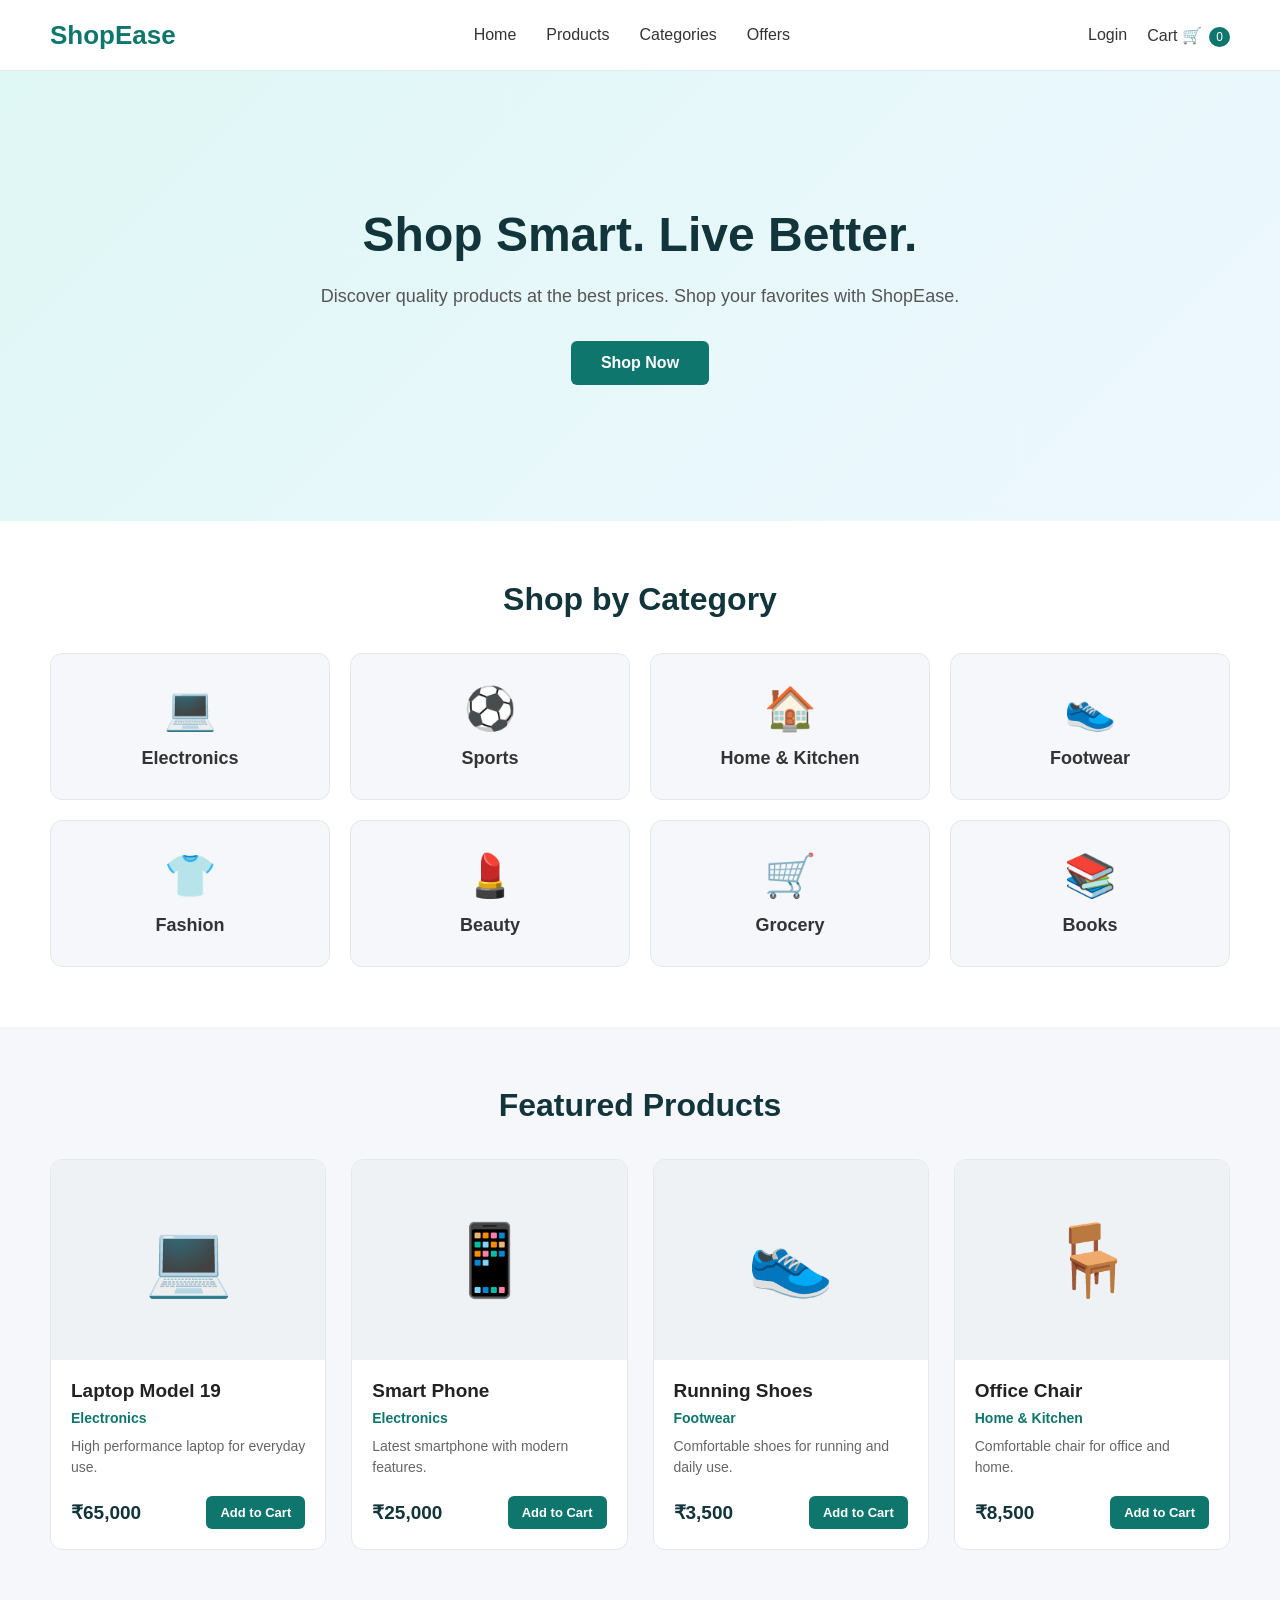
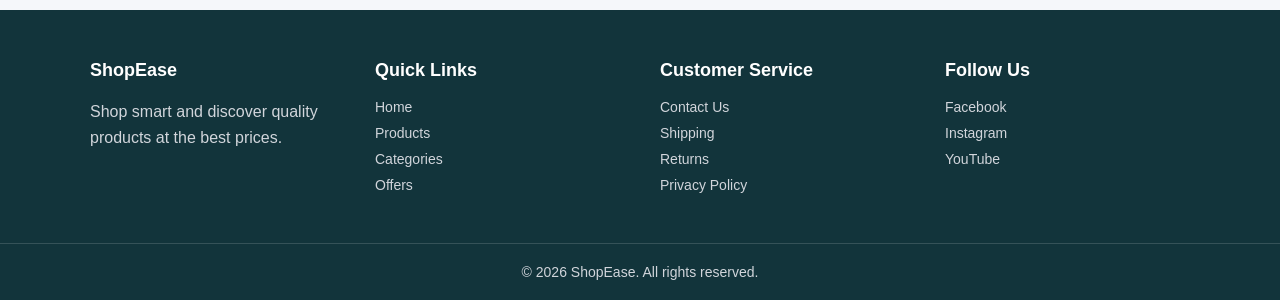
==== Frontend/index.html @ 385815ba "harini" ====
<!DOCTYPE html>
<html lang="en">

<head>
    <meta charset="UTF-8">
    <meta name="viewport" content="width=device-width, initial-scale=1.0">

    <title>ShopEase</title>

    <link rel="stylesheet" href="css/style.css">
    <link rel="icon" href="data:,">
</head>

<body>

    <!-- Navbar -->
    <header>
        <nav>

            <!-- Logo -->
            <div class="logo">
                ShopEase
            </div>

            <!-- Navigation Links -->
            <div class="nav-links">
                <a href="index.html">Home</a>
                <a href="product.html">Products</a>
                <a href="#">Categories</a>
                <a href="#">Offers</a>
            </div>

            <!-- User Actions -->
            <div class="nav-actions">
                <a href="login.html" id="loginLink">Login</a>
              <a href="cart.html">
                     Cart 🛒
            <span id="cartCount">0</span></a>
            </div>

        </nav>
    </header>
<!-- Hero Section -->
<section class="hero">

    <div class="hero-content">

        <h1>Shop Smart. Live Better.</h1>

        <p>
            Discover quality products at the best prices.
            Shop your favorites with ShopEase.
        </p>

        <button>Shop Now</button>

    </div>

</section>

<!-- Categories Section -->
<section class="categories">

    <h2>Shop by Category</h2>

    <div class="category-container">

        <div class="category-card">
            <div class="category-icon">💻</div>
            <h3>Electronics</h3>
        </div>

        <div class="category-card">
            <div class="category-icon">⚽</div>
            <h3>Sports</h3>
        </div>

        <div class="category-card">
            <div class="category-icon">🏠</div>
            <h3>Home & Kitchen</h3>
        </div>

        <div class="category-card">
            <div class="category-icon">👟</div>
            <h3>Footwear</h3>
        </div>

        <div class="category-card">
            <div class="category-icon">👕</div>
            <h3>Fashion</h3>
        </div>

        <div class="category-card">
            <div class="category-icon">💄</div>
            <h3>Beauty</h3>
        </div>

        <div class="category-card">
            <div class="category-icon">🛒</div>
            <h3>Grocery</h3>
        </div>

        <div class="category-card">
            <div class="category-icon">📚</div>
            <h3>Books</h3>
        </div>

    </div>

</section>

<!-- Products Section -->
<section class="products-section">

    <h2>Featured Products</h2>

    <div class="products" id="productContainer">

        <!-- Products will be displayed here using JavaScript -->
    </div>

</section>

<!-- Footer -->
<footer class="footer">

    <div class="footer-container">

        <!-- About -->
        <div class="footer-section">
            <h3>ShopEase</h3>
            <p>
                Shop smart and discover quality products
                at the best prices.
            </p>
        </div>

        <!-- Quick Links -->
        <div class="footer-section">
            <h3>Quick Links</h3>

            <a href="index.html">Home</a>
            <a href="product.html">Products</a>
            <a href="product.html">Categories</a>
            <a href="index.html#offers">Offers</a>
        </div>

        <!-- Customer Service -->
        <div class="footer-section">
            <h3>Customer Service</h3>

            <a href="#">Contact Us</a>
            <a href="#">Shipping</a>
            <a href="#">Returns</a>
            <a href="#">Privacy Policy</a>
        </div>

        <!-- Follow Us -->
        <div class="footer-section">
            <h3>Follow Us</h3>

            <a href="#">Facebook</a>
            <a href="#">Instagram</a>
            <a href="#">YouTube</a>
        </div>

    </div>

    <div class="footer-bottom">
        <p>© 2026 ShopEase. All rights reserved.</p>
    </div>

</footer>
    <script src="js/script.js"></script>

</body>

</html>
---- Frontend/css/style.css ----
/* ================================
   GLOBAL STYLES
================================ */

* {
    margin: 0;
    padding: 0;
    box-sizing: border-box;
}

body {
    font-family: Arial, sans-serif;
    background-color: #f5f7fa;
    color: #222;
}


/* ================================
   NAVBAR
================================ */

header {
    background-color: #ffffff;
    border-bottom: 1px solid #e5e7eb;
    padding: 0 50px;
}

nav {
    height: 70px;
    display: flex;
    align-items: center;
    justify-content: space-between;
}


/* Logo */

.logo {
    font-size: 26px;
    font-weight: bold;
    color: #0f766e;
}


/* Navigation Links */

.nav-links {
    display: flex;
    gap: 30px;
}

.nav-links a {
    text-decoration: none;
    color: #333;
    font-size: 16px;
    font-weight: 500;
}

.nav-links a:hover {
    color: #0f766e;
}


/* Login & Cart */

.nav-actions {
    display: flex;
    align-items: center;
    gap: 20px;
}

.nav-actions a {
    text-decoration: none;
    color: #333;
    font-size: 16px;
    font-weight: 500;
}

.nav-actions a:hover {
    color: #0f766e;
}


/* Cart Count */

#cartCount {
    background-color: #0f766e;
    color: white;
    font-size: 12px;
    padding: 3px 7px;
    border-radius: 50%;
    margin-left: 3px;
}

/* ================================
   HERO SECTION
================================ */

.hero {
    min-height: 450px;
    display: flex;
    align-items: center;
    justify-content: center;
    text-align: center;

    background: linear-gradient(
        135deg,
        #dff7f5,
        #eef8ff
    );

    padding: 60px 20px;
}

.hero-content {
    max-width: 700px;
}

.hero h1 {
    font-size: 48px;
    margin-bottom: 20px;
    color: #12343b;
}

.hero p {
    font-size: 18px;
    line-height: 1.6;
    color: #555;
    margin-bottom: 30px;
}

.hero button {
    padding: 13px 30px;
    border: none;
    border-radius: 6px;

    background-color: #0f766e;
    color: white;

    font-size: 16px;
    font-weight: bold;

    cursor: pointer;
}

.hero button:hover {
    background-color: #0b5f59;
}

/* ================================
   CATEGORIES SECTION
================================ */

.categories {
    padding: 60px 50px;
    background-color: #ffffff;
}

.categories h2 {
    text-align: center;
    font-size: 32px;
    margin-bottom: 35px;
    color: #12343b;
}

.category-container {
    max-width: 1200px;
    margin: auto;

    display: grid;
    grid-template-columns: repeat(4, 1fr);
    gap: 20px;
}

.category-card {
    background-color: #f5f7fa;

    padding: 30px 20px;

    text-align: center;

    border: 1px solid #e5e7eb;
    border-radius: 12px;

    cursor: pointer;

    transition: 0.3s ease;
}

.category-card:hover {
    transform: translateY(-6px);

    border-color: #0f766e;

    box-shadow: 0 8px 20px rgba(0, 0, 0, 0.08);
}

.category-icon {
    font-size: 42px;
    margin-bottom: 15px;
}

.category-card h3 {
    font-size: 18px;
    color: #333;
}

/* ================================
   PRODUCTS SECTION
================================ */

.products-section {
    padding: 60px 50px;
    background-color: #f5f7fa;
}

.products-section h2 {
    text-align: center;
    font-size: 32px;
    margin-bottom: 35px;
    color: #12343b;
}


/* Product Grid */

.products {
    max-width: 1200px;
    margin: auto;

    display: grid;
    grid-template-columns: repeat(4, 1fr);

    gap: 25px;
}


/* Product Card */

.product-card {
    background-color: #ffffff;

    border: 1px solid #e5e7eb;
    border-radius: 12px;

    overflow: hidden;

    transition: 0.3s ease;
}

.product-card:hover {
    transform: translateY(-5px);

    box-shadow: 0 8px 20px rgba(0, 0, 0, 0.10);
}


/* Product Image */

.product-image {
    height: 200px;

    display: flex;
    align-items: center;
    justify-content: center;

    background-color: #eef2f5;

    font-size: 70px;
}


/* Product Information */

.product-info {
    padding: 20px;
}

.product-info h3 {
    font-size: 19px;
    margin-bottom: 8px;
    color: #222;
}

.product-category {
    font-size: 14px;
    color: #0f766e;
    font-weight: bold;

    margin-bottom: 10px;
}

.product-description {
    font-size: 14px;
    color: #666;

    line-height: 1.5;

    margin-bottom: 18px;
}


/* Price + Button */

.product-bottom {
    display: flex;
    align-items: center;
    justify-content: space-between;
}

.product-price {
    font-size: 19px;
    font-weight: bold;
    color: #12343b;
}

.add-cart-btn {
    border: none;

    background-color: #0f766e;
    color: white;

    padding: 9px 14px;

    border-radius: 6px;

    font-size: 13px;
    font-weight: bold;

    cursor: pointer;
}

.add-cart-btn:hover {
    background-color: #0b5f59;
}

/* ================================
   OFFERS SECTION
================================ */

.offers {
    padding: 60px 50px;
    background-color: #ffffff;
}

.offers h2 {
    text-align: center;
    font-size: 32px;
    margin-bottom: 35px;
    color: #12343b;
}

.offer-container {
    max-width: 1000px;
    margin: auto;

    display: grid;
    grid-template-columns: repeat(2, 1fr);
    gap: 25px;
}

.offer-card {
    padding: 35px;

    background-color: #f0fdfa;

    border: 1px solid #ccfbf1;
    border-radius: 12px;

    text-align: center;

    transition: 0.3s ease;
}

.offer-card:hover {
    transform: translateY(-5px);

    box-shadow: 0 8px 20px rgba(0, 0, 0, 0.08);
}

.offer-card h3 {
    font-size: 24px;
    color: #12343b;
    margin-bottom: 12px;
}

.offer-card p {
    color: #666;
    line-height: 1.6;
    margin-bottom: 20px;
}

.offer-card button {
    border: none;

    background-color: #0f766e;
    color: white;

    padding: 11px 22px;

    border-radius: 6px;

    font-weight: bold;

    cursor: pointer;
}

.offer-card button:hover {
    background-color: #0b5f59;
}

/* ================================
   FOOTER
================================ */

.footer {
    background-color: #12343b;
    color: white;

    padding-top: 50px;
}

.footer-container {
    max-width: 1200px;
    margin: auto;

    padding: 0 50px 40px;

    display: grid;
    grid-template-columns: repeat(4, 1fr);

    gap: 40px;
}

.footer-section h3 {
    font-size: 18px;
    margin-bottom: 18px;
}

.footer-section p {
    color: #d1d5db;
    line-height: 1.6;
}

.footer-section a {
    display: block;

    text-decoration: none;

    color: #d1d5db;

    margin-bottom: 10px;

    font-size: 14px;
}

.footer-section a:hover {
    color: white;
}

.footer-bottom {
    border-top: 1px solid rgba(255, 255, 255, 0.15);

    text-align: center;

    padding: 20px;
}

.footer-bottom p {
    color: #d1d5db;
    font-size: 14px;
}

/* ================================
   LOGIN PAGE
================================ */

.login-section {
    min-height: calc(100vh - 70px);

    display: flex;
    align-items: center;
    justify-content: center;

    padding: 50px 20px;

    background-color: #f5f7fa;
}

.login-container {
    width: 100%;
    max-width: 420px;

    background-color: #ffffff;

    padding: 40px;

    border: 1px solid #e5e7eb;
    border-radius: 12px;

    box-shadow: 0 8px 25px rgba(0, 0, 0, 0.08);
}

.login-container h1 {
    text-align: center;

    font-size: 30px;

    color: #12343b;

    margin-bottom: 10px;
}

.login-container > p {
    text-align: center;

    color: #666;

    margin-bottom: 30px;
}


/* Form */

.form-group {
    margin-bottom: 20px;
}

.form-group label {
    display: block;

    margin-bottom: 8px;

    font-size: 14px;

    font-weight: bold;

    color: #333;
}

.form-group input {
    width: 100%;

    padding: 12px 14px;

    border: 1px solid #d1d5db;

    border-radius: 6px;

    font-size: 15px;

    outline: none;

    box-sizing: border-box;
}

.form-group input:focus {
    border-color: #0f766e;

    box-shadow: 0 0 0 2px rgba(15, 118, 110, 0.1);
}


/* Login Button */

.login-container form > button {
    width: 100%;

    padding: 13px;

    border: none;

    border-radius: 6px;

    background-color: #0f766e;

    color: white;

    font-size: 16px;

    font-weight: bold;

    cursor: pointer;
}

.login-container form > button:hover {
    background-color: #0b5f59;
}


/* Sign Up */

.signup-text {
    text-align: center;

    margin-top: 20px;

    font-size: 14px;

    color: #666;
}

.signup-text a {
    color: #0f766e;

    text-decoration: none;

    font-weight: bold;
}

.signup-text a:hover {
    text-decoration: underline;
}

/* ================================
   CART PAGE
================================ */

.cart-section {
    padding: 60px 50px;
    background-color: #f5f7fa;
    min-height: calc(100vh - 70px);
}

.cart-section > h1 {
    text-align: center;
    font-size: 32px;
    color: #12343b;
    margin-bottom: 40px;
}

.cart-container {
    max-width: 1200px;
    margin: auto;

    display: grid;
    grid-template-columns: 2fr 1fr;
    gap: 30px;
}


/* Cart Items */

.cart-items {
    background-color: #ffffff;

    border: 1px solid #e5e7eb;
    border-radius: 12px;

    padding: 25px;
    min-height: 250px;
}


/* Individual Cart Item */

.cart-item {
    display: flex;
    align-items: center;
    gap: 20px;

    padding: 20px 0;

    border-bottom: 1px solid #e5e7eb;
}

.cart-item:last-child {
    border-bottom: none;
}

.cart-item-image {
    width: 90px;
    height: 90px;

    display: flex;
    align-items: center;
    justify-content: center;

    background-color: #eef2f5;

    border-radius: 8px;

    font-size: 40px;
}

.cart-item-info {
    flex: 1;
}

.cart-item-info h3 {
    font-size: 18px;
    color: #222;
    margin-bottom: 8px;
}

.cart-item-info p {
    color: #666;
    font-size: 14px;
}


/* Quantity */

.quantity-control {
    display: flex;
    align-items: center;
    gap: 10px;
}

.quantity-control button {
    width: 30px;
    height: 30px;

    border: 1px solid #d1d5db;
    background-color: #ffffff;

    border-radius: 5px;

    cursor: pointer;

    font-size: 16px;
}

.quantity-control button:hover {
    background-color: #f0fdfa;
    border-color: #0f766e;
}

.quantity-control span {
    min-width: 20px;
    text-align: center;
    font-weight: bold;
}


/* Remove Button */

.remove-btn {
    border: none;
    background: none;

    color: #dc2626;

    cursor: pointer;

    font-size: 14px;
}

.remove-btn:hover {
    text-decoration: underline;
}


/* ================================
   ORDER SUMMARY
================================ */

.cart-summary {
    background-color: #ffffff;

    border: 1px solid #e5e7eb;
    border-radius: 12px;

    padding: 25px;

    height: fit-content;
}

.cart-summary h2 {
    font-size: 22px;

    color: #12343b;

    margin-bottom: 25px;
}

.summary-row {
    display: flex;
    justify-content: space-between;

    margin-bottom: 18px;

    color: #555;
}

.summary-row.total {
    font-size: 20px;

    font-weight: bold;

    color: #12343b;
}

.cart-summary hr {
    border: none;

    border-top: 1px solid #e5e7eb;

    margin: 20px 0;
}


/* Checkout Button */

#checkoutBtn {
    width: 100%;

    padding: 13px;

    border: none;

    border-radius: 6px;

    background-color: #0f766e;

    color: white;

    font-size: 16px;

    font-weight: bold;

    cursor: pointer;
}

#checkoutBtn:hover {
    background-color: #0b5f59;
}

/* ================================
   PRODUCT PAGE
================================ */

.products-page {
    padding: 60px 50px;
    background-color: #f5f7fa;
    min-height: calc(100vh - 70px);
}

.products-page > h1 {
    text-align: center;

    font-size: 34px;

    color: #12343b;

    margin-bottom: 10px;
}

.products-page > p {
    text-align: center;

    color: #666;

    margin-bottom: 35px;
}


/* ================================
   PRODUCT SEARCH
================================ */

.product-search {
    max-width: 700px;

    margin: 0 auto 25px;

    display: flex;

    gap: 10px;
}

.product-search input {
    flex: 1;

    padding: 13px 15px;

    border: 1px solid #d1d5db;

    border-radius: 6px;

    font-size: 15px;

    outline: none;
}

.product-search input:focus {
    border-color: #0f766e;

    box-shadow: 0 0 0 2px rgba(15, 118, 110, 0.1);
}

.product-search button {
    padding: 13px 25px;

    border: none;

    border-radius: 6px;

    background-color: #0f766e;

    color: white;

    font-weight: bold;

    cursor: pointer;
}

.product-search button:hover {
    background-color: #0b5f59;
}


/* ================================
   CATEGORY FILTER
================================ */

.category-filter {
    max-width: 1200px;

    margin: 0 auto 40px;

    display: flex;

    justify-content: center;

    flex-wrap: wrap;

    gap: 10px;
}

.category-filter button {
    padding: 9px 16px;

    border: 1px solid #d1d5db;

    border-radius: 20px;

    background-color: #ffffff;

    color: #333;

    cursor: pointer;

    font-size: 14px;

    transition: 0.3s ease;
}

.category-filter button:hover {
    background-color: #0f766e;

    color: white;

    border-color: #0f766e;
}

.category-filter button:first-child {
    background-color: #0f766e;

    color: white;

    border-color: #0f766e;
}


/* ================================
   PRODUCT GRID
================================ */

.products-page .products {
    max-width: 1200px;

    margin: auto;

    display: grid;

    grid-template-columns: repeat(4, 1fr);

    gap: 25px;
}

/* ================================
   RESPONSIVE DESIGN
================================ */


/* ================================
   TABLET
   768px - 1024px
================================ */

@media (max-width: 1024px) {

    /* Navbar */

    header {
        padding: 0 25px;
    }

    .nav-links {
        gap: 18px;
    }


    /* Categories */

    .category-container {
        grid-template-columns: repeat(2, 1fr);
    }


    /* Products */

    .products,
    .products-page .products {
        grid-template-columns: repeat(2, 1fr);
    }


    /* Footer */

    .footer-container {
        grid-template-columns: repeat(2, 1fr);
    }

}


/* ================================
   MOBILE
   Below 768px
================================ */

@media (max-width: 767px) {

    /* Navbar */

    header {
        padding: 15px 20px;
    }

    nav {
        height: auto;

        flex-direction: column;

        gap: 15px;
    }

    .nav-links {
        flex-wrap: wrap;

        justify-content: center;

        gap: 12px;
    }

    .nav-actions {
        justify-content: center;
    }


    /* Hero */

    .hero {
        min-height: 400px;

        padding: 40px 20px;
    }

    .hero h1 {
        font-size: 34px;
    }

    .hero p {
        font-size: 16px;
    }


    /* Categories */

    .categories {
        padding: 45px 20px;
    }

    .categories h2 {
        font-size: 28px;
    }

    .category-container {
        grid-template-columns: 1fr;
    }


    /* Products */

    .products-section {
        padding: 45px 20px;
    }

    .products-section h2 {
        font-size: 28px;
    }

    .products,
    .products-page .products {
        grid-template-columns: 1fr;
    }


    /* Offers */

    .offers {
        padding: 45px 20px;
    }

    .offer-container {
        grid-template-columns: 1fr;
    }


    /* Product Page */

    .products-page {
        padding: 45px 20px;
    }

    .products-page > h1 {
        font-size: 30px;
    }

    .product-search {
        flex-direction: column;
    }

    .product-search button {
        width: 100%;
    }


    /* Cart */

    .cart-section {
        padding: 45px 20px;
    }

    .cart-container {
        grid-template-columns: 1fr;
    }

    .cart-item {
        flex-wrap: wrap;
    }


    /* Login */

    .login-section {
        padding: 35px 20px;
    }

    .login-container {
        padding: 30px 20px;
    }


    /* Footer */

    .footer-container {
        grid-template-columns: 1fr;

        padding: 0 25px 35px;

        text-align: center;
    }

    .footer-section a {
        margin-bottom: 8px;
    }

}

/* Active Category Button */

.category-filter button.active {
    background-color: #0f766e;
    color: white;
    border-color: #0f766e;
}

/* =================================
   ORDER SUCCESS
   ================================= */

.success-section {
    min-height: 70vh;
    display: flex;
    justify-content: center;
    align-items: center;
    padding: 40px 20px;
}

.success-box {
    background: white;
    width: 500px;
    max-width: 100%;
    text-align: center;
    padding: 50px 30px;
    border-radius: 12px;
    box-shadow: 0 4px 20px rgba(0, 0, 0, 0.08);
}

.success-icon {
    width: 70px;
    height: 70px;
    margin: 0 auto 20px;
    border-radius: 50%;
    background-color: #0f766e;
    color: white;
    font-size: 45px;
    line-height: 70px;
}

.success-box h1 {
    color: #0f766e;
    margin-bottom: 15px;
}

.success-box p {
    color: #555;
    margin: 8px 0;
}

.success-buttons {
    margin-top: 30px;
    display: flex;
    justify-content: center;
    gap: 15px;
}

.success-buttons a {
    text-decoration: none;
    background-color: #0f766e;
    color: white;
    padding: 12px 20px;
    border-radius: 6px;
    font-weight: bold;
}

/* =================================
   CHECKOUT PAGE
   ================================= */

.checkout-section {
    padding: 50px 6%;
    background: #f5f7fa;
    min-height: 75vh;
}

.checkout-section h1 {
    text-align: center;
    color: #073b4c;
    font-size: 40px;
    margin-bottom: 40px;
}

.checkout-container {
    max-width: 1100px;
    margin: auto;
    display: grid;
    grid-template-columns: 1.5fr 1fr;
    gap: 30px;
}


/* =================================
   CHECKOUT FORM
   ================================= */

.checkout-form {
    background: white;
    padding: 30px;
    border-radius: 12px;
    border: 1px solid #ddd;
    box-shadow: 0 4px 15px rgba(0, 0, 0, 0.06);
}

.checkout-form h2 {
    color: #073b4c;
    margin-bottom: 25px;
}

.form-group {
    margin-bottom: 20px;
}

.form-group label {
    display: block;
    margin-bottom: 8px;
    font-weight: 600;
    color: #333;
}

.form-group input,
.form-group textarea {
    width: 100%;
    padding: 12px;
    border: 1px solid #ccc;
    border-radius: 6px;
    font-size: 15px;
    box-sizing: border-box;
}

.form-group input:focus,
.form-group textarea:focus {
    outline: none;
    border-color: #0f766e;
}

.form-group textarea {
    min-height: 100px;
    resize: vertical;
}


/* =================================
   PLACE ORDER BUTTON
   ================================= */

#placeOrderBtn {
    width: 100%;
    padding: 14px;
    border: none;
    border-radius: 7px;
    background: #0f766e;
    color: white;
    font-size: 17px;
    font-weight: bold;
    cursor: pointer;
}

#placeOrderBtn:hover {
    background: #0b625c;
}


/* =================================
   CHECKOUT SUMMARY
   ================================= */

.checkout-summary {
    background: white;
    padding: 30px;
    border-radius: 12px;
    border: 1px solid #ddd;
    box-shadow: 0 4px 15px rgba(0, 0, 0, 0.06);
    height: fit-content;
}

.checkout-summary h2 {
    color: #073b4c;
    margin-bottom: 25px;
}

.checkout-item {
    display: flex;
    justify-content: space-between;
    align-items: center;
    padding: 12px 0;
    border-bottom: 1px solid #eee;
}

.checkout-item p {
    margin: 0;
    color: #444;
}

.summary-row {
    display: flex;
    justify-content: space-between;
    margin: 15px 0;
    color: #444;
}

.summary-row.total {
    margin-top: 20px;
    padding-top: 20px;
    border-top: 1px solid #ddd;
    font-size: 20px;
    font-weight: bold;
    color: #073b4c;
}


/* =================================
   MOBILE
   ================================= */

@media (max-width: 768px) {

    .checkout-container {
        grid-template-columns: 1fr;
    }

    .checkout-section h1 {
        font-size: 32px;
    }

}
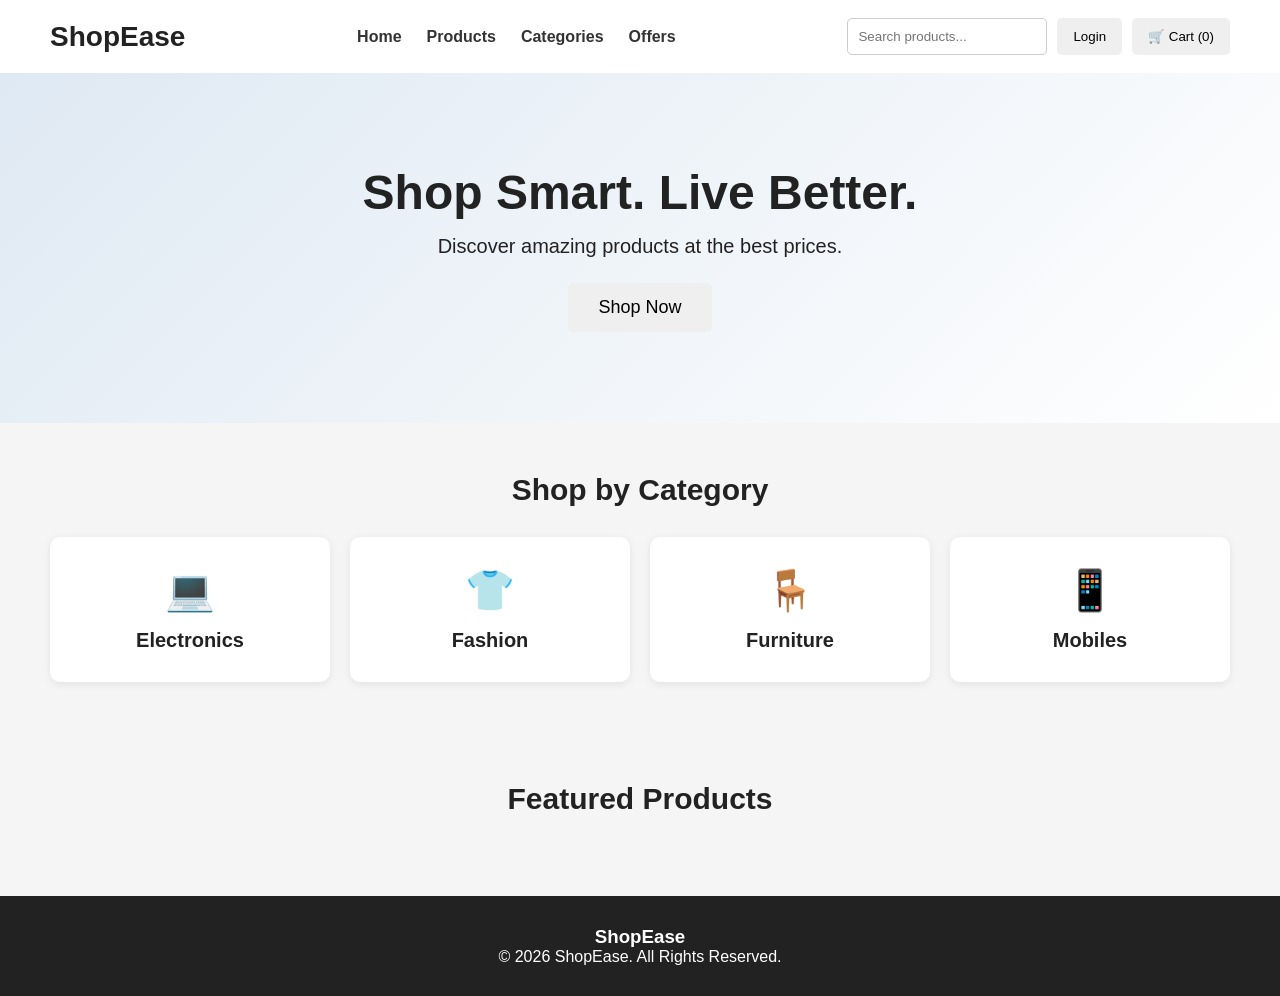
==== commit 9e48c739: "Complete ShopEase frontend" ====
--- a/Frontend/index.html
+++ b/Frontend/index.html
@@ -5,172 +5,121 @@
     <meta charset="UTF-8">
     <meta name="viewport" content="width=device-width, initial-scale=1.0">
 
-    <title>ShopEase</title>
+    <title>E-Commerce Store</title>
 
     <link rel="stylesheet" href="css/style.css">
-    <link rel="icon" href="data:,">
 </head>
 
 <body>
 
     <!-- Navbar -->
-    <header>
+    <header class="navbar">
+
+        <div class="logo">
+            ShopEase
+        </div>
+
         <nav>
+            <a href="#">Home</a>
+            <a href="product.html">Products</a>
+            <a href="#">Categories</a>
+            <a href="#">Offers</a>
+        </nav>
 
-            <!-- Logo -->
-            <div class="logo">
-                ShopEase
-            </div>
+        <div class="nav-actions">
+            <input type="text" placeholder="Search products...">
+            <button>Login</button>
+        <button onclick="goToCart()">
 
-            <!-- Navigation Links -->
-            <div class="nav-links">
-                <a href="index.html">Home</a>
-                <a href="product.html">Products</a>
-                <a href="#">Categories</a>
-                <a href="#">Offers</a>
-            </div>
+    🛒 Cart
+    (<span id="cartCount">0</span>)
 
-            <!-- User Actions -->
-            <div class="nav-actions">
-                <a href="login.html" id="loginLink">Login</a>
-              <a href="cart.html">
-                     Cart 🛒
-            <span id="cartCount">0</span></a>
-            </div>
+        </button>
+        </div>
 
-        </nav>
     </header>
-<!-- Hero Section -->
-<section class="hero">
 
-    <div class="hero-content">
 
-        <h1>Shop Smart. Live Better.</h1>
+    <!-- Hero Section -->
+    <section class="hero">
 
-        <p>
-            Discover quality products at the best prices.
-            Shop your favorites with ShopEase.
-        </p>
+        <div class="hero-content">
 
-        <button>Shop Now</button>
+            <h1>Shop Smart. Live Better.</h1>
 
-    </div>
+            <p>
+                Discover amazing products at the best prices.
+            </p>
 
-</section>
+            <button class="shop-btn">
+                Shop Now
+            </button>
 
-<!-- Categories Section -->
-<section class="categories">
+        </div>
+
+    </section>
+
+
+    <!-- Categories -->
+   
+<section class="section">
 
     <h2>Shop by Category</h2>
 
-    <div class="category-container">
+    <div class="categories">
 
-        <div class="category-card">
-            <div class="category-icon">💻</div>
+        <div class="category"
+             onclick="filterCategory('Electronics')">
+            💻
             <h3>Electronics</h3>
         </div>
 
-        <div class="category-card">
-            <div class="category-icon">⚽</div>
-            <h3>Sports</h3>
-        </div>
-
-        <div class="category-card">
-            <div class="category-icon">🏠</div>
-            <h3>Home & Kitchen</h3>
-        </div>
-
-        <div class="category-card">
-            <div class="category-icon">👟</div>
-            <h3>Footwear</h3>
-        </div>
-
-        <div class="category-card">
-            <div class="category-icon">👕</div>
+        <div class="category"
+             onclick="filterCategory('Fashion')">
+            👕
             <h3>Fashion</h3>
         </div>
 
-        <div class="category-card">
-            <div class="category-icon">💄</div>
-            <h3>Beauty</h3>
+        <div class="category"
+             onclick="filterCategory('Furniture')">
+            🪑
+            <h3>Furniture</h3>
         </div>
 
-        <div class="category-card">
-            <div class="category-icon">🛒</div>
-            <h3>Grocery</h3>
-        </div>
-
-        <div class="category-card">
-            <div class="category-icon">📚</div>
-            <h3>Books</h3>
+        <div class="category"
+             onclick="filterCategory('Mobiles')">
+            📱
+            <h3>Mobiles</h3>
         </div>
 
     </div>
 
 </section>
 
-<!-- Products Section -->
-<section class="products-section">
+    <!-- Products -->
+    <section class="section">
 
     <h2>Featured Products</h2>
 
     <div class="products" id="productContainer">
 
-        <!-- Products will be displayed here using JavaScript -->
-    </div>
+        <!-- Products will be displayed using JavaScript -->
 
-</section>
+    </div>         
 
-<!-- Footer -->
-<footer class="footer">
+    </section>
 
-    <div class="footer-container">
 
-        <!-- About -->
-        <div class="footer-section">
-            <h3>ShopEase</h3>
-            <p>
-                Shop smart and discover quality products
-                at the best prices.
-            </p>
-        </div>
+    <!-- Footer -->
+    <footer>
 
-        <!-- Quick Links -->
-        <div class="footer-section">
-            <h3>Quick Links</h3>
+        <h3>ShopEase</h3>
 
-            <a href="index.html">Home</a>
-            <a href="product.html">Products</a>
-            <a href="product.html">Categories</a>
-            <a href="index.html#offers">Offers</a>
-        </div>
+        <p>© 2026 ShopEase. All Rights Reserved.</p>
 
-        <!-- Customer Service -->
-        <div class="footer-section">
-            <h3>Customer Service</h3>
+    </footer>
 
-            <a href="#">Contact Us</a>
-            <a href="#">Shipping</a>
-            <a href="#">Returns</a>
-            <a href="#">Privacy Policy</a>
-        </div>
 
-        <!-- Follow Us -->
-        <div class="footer-section">
-            <h3>Follow Us</h3>
-
-            <a href="#">Facebook</a>
-            <a href="#">Instagram</a>
-            <a href="#">YouTube</a>
-        </div>
-
-    </div>
-
-    <div class="footer-bottom">
-        <p>© 2026 ShopEase. All rights reserved.</p>
-    </div>
-
-</footer>
     <script src="js/script.js"></script>
 
 </body>
--- a/Frontend/css/style.css
+++ b/Frontend/css/style.css
@@ -1,7 +1,3 @@
-/* ================================
-   GLOBAL STYLES
-================================ */
-
 * {
     margin: 0;
     padding: 0;
@@ -10,1400 +6,935 @@
 
 body {
     font-family: Arial, sans-serif;
-    background-color: #f5f7fa;
+    background-color: #f5f5f5;
     color: #222;
 }
 
 
-/* ================================
-   NAVBAR
-================================ */
-
-header {
-    background-color: #ffffff;
-    border-bottom: 1px solid #e5e7eb;
-    padding: 0 50px;
-}
-
-nav {
-    height: 70px;
+/* Navbar */
+
+.navbar {
     display: flex;
     align-items: center;
     justify-content: space-between;
-}
-
-
-/* Logo */
+
+    padding: 18px 50px;
+
+    background-color: white;
+
+    box-shadow: 0 2px 8px rgba(0, 0, 0, 0.1);
+}
 
 .logo {
-    font-size: 26px;
+    font-size: 28px;
     font-weight: bold;
-    color: #0f766e;
-}
-
-
-/* Navigation Links */
-
-.nav-links {
-    display: flex;
-    gap: 30px;
-}
-
-.nav-links a {
+}
+
+nav {
+    display: flex;
+    gap: 25px;
+}
+
+nav a {
     text-decoration: none;
     color: #333;
-    font-size: 16px;
-    font-weight: 500;
-}
-
-.nav-links a:hover {
-    color: #0f766e;
-}
-
-
-/* Login & Cart */
+    font-weight: bold;
+}
 
 .nav-actions {
     display: flex;
-    align-items: center;
-    gap: 20px;
-}
-
-.nav-actions a {
-    text-decoration: none;
-    color: #333;
-    font-size: 16px;
-    font-weight: 500;
-}
-
-.nav-actions a:hover {
-    color: #0f766e;
-}
-
-
-/* Cart Count */
-
-#cartCount {
-    background-color: #0f766e;
-    color: white;
-    font-size: 12px;
-    padding: 3px 7px;
-    border-radius: 50%;
-    margin-left: 3px;
-}
-
-/* ================================
-   HERO SECTION
-================================ */
+    gap: 10px;
+}
+
+.nav-actions input {
+    padding: 10px;
+    width: 200px;
+    border: 1px solid #ccc;
+    border-radius: 5px;
+}
+
+button {
+    padding: 10px 16px;
+    border: none;
+    border-radius: 5px;
+    cursor: pointer;
+}
+
+
+/* Hero */
 
 .hero {
-    min-height: 450px;
+    min-height: 350px;
+
     display: flex;
     align-items: center;
     justify-content: center;
+
     text-align: center;
 
     background: linear-gradient(
         135deg,
-        #dff7f5,
-        #eef8ff
+        #dfe9f3,
+        #ffffff
     );
-
-    padding: 60px 20px;
-}
-
-.hero-content {
-    max-width: 700px;
-}
-
-.hero h1 {
+}
+
+.hero-content h1 {
     font-size: 48px;
-    margin-bottom: 20px;
-    color: #12343b;
-}
-
-.hero p {
+    margin-bottom: 15px;
+}
+
+.hero-content p {
+    font-size: 20px;
+    margin-bottom: 25px;
+}
+
+.shop-btn {
     font-size: 18px;
-    line-height: 1.6;
-    color: #555;
+    padding: 14px 30px;
+}
+
+
+/* Sections */
+
+.section {
+    padding: 50px;
+}
+
+.section h2 {
+    text-align: center;
     margin-bottom: 30px;
-}
-
-.hero button {
-    padding: 13px 30px;
-    border: none;
-    border-radius: 6px;
-
-    background-color: #0f766e;
-    color: white;
-
-    font-size: 16px;
-    font-weight: bold;
-
-    cursor: pointer;
-}
-
-.hero button:hover {
-    background-color: #0b5f59;
-}
-
-/* ================================
-   CATEGORIES SECTION
-================================ */
+    font-size: 30px;
+}
+
+
+/* Categories */
 
 .categories {
-    padding: 60px 50px;
-    background-color: #ffffff;
-}
-
-.categories h2 {
+    display: grid;
+
+    grid-template-columns: repeat(4, 1fr);
+
+    gap: 20px;
+}
+
+.category {
+    background-color: white;
+
+    padding: 30px;
+
     text-align: center;
-    font-size: 32px;
-    margin-bottom: 35px;
-    color: #12343b;
-}
-
-.category-container {
-    max-width: 1200px;
-    margin: auto;
-
+
+    border-radius: 10px;
+
+    font-size: 40px;
+
+    box-shadow: 0 2px 8px rgba(0, 0, 0, 0.08);
+}
+
+.category h3 {
+    font-size: 20px;
+    margin-top: 15px;
+}
+
+
+/* Products */
+
+.products {
     display: grid;
+
     grid-template-columns: repeat(4, 1fr);
-    gap: 20px;
-}
-
-.category-card {
-    background-color: #f5f7fa;
-
-    padding: 30px 20px;
+
+    gap: 25px;
+}
+
+.product-card {
+    background-color: white;
+
+    padding: 20px;
+
+    border-radius: 10px;
 
     text-align: center;
 
-    border: 1px solid #e5e7eb;
-    border-radius: 12px;
-
-    cursor: pointer;
-
-    transition: 0.3s ease;
-}
-
-.category-card:hover {
-    transform: translateY(-6px);
-
-    border-color: #0f766e;
-
-    box-shadow: 0 8px 20px rgba(0, 0, 0, 0.08);
-}
-
-.category-icon {
-    font-size: 42px;
-    margin-bottom: 15px;
-}
-
-.category-card h3 {
-    font-size: 18px;
-    color: #333;
-}
-
-/* ================================
-   PRODUCTS SECTION
-================================ */
-
-.products-section {
-    padding: 60px 50px;
-    background-color: #f5f7fa;
-}
-
-.products-section h2 {
-    text-align: center;
-    font-size: 32px;
-    margin-bottom: 35px;
-    color: #12343b;
-}
-
-
-/* Product Grid */
-
-.products {
-    max-width: 1200px;
-    margin: auto;
-
-    display: grid;
-    grid-template-columns: repeat(4, 1fr);
-
-    gap: 25px;
-}
-
-
-/* Product Card */
-
-.product-card {
-    background-color: #ffffff;
-
-    border: 1px solid #e5e7eb;
-    border-radius: 12px;
-
-    overflow: hidden;
-
-    transition: 0.3s ease;
-}
-
-.product-card:hover {
-    transform: translateY(-5px);
-
-    box-shadow: 0 8px 20px rgba(0, 0, 0, 0.10);
-}
-
-
-/* Product Image */
+    box-shadow: 0 2px 8px rgba(0, 0, 0, 0.08);
+}
 
 .product-image {
-    height: 200px;
-
-    display: flex;
+    height: 150px;
+
+    display: flex;
+
     align-items: center;
     justify-content: center;
 
-    background-color: #eef2f5;
-
     font-size: 70px;
+
+    background-color: #f2f2f2;
+
+    border-radius: 8px;
+
+    margin-bottom: 15px;
+}
+
+.product-card p {
+    margin: 10px 0;
+}
+
+.product-card button {
+    margin-top: 10px;
+}
+
+
+/* Footer */
+
+footer {
+    text-align: center;
+
+    padding: 30px;
+
+    background-color: #222;
+
+    color: white;
+}
+
+/* Product Details */
+
+.product-details {
+
+    display: grid;
+
+    grid-template-columns: 1fr 1fr;
+
+    gap: 60px;
+
+    padding: 70px;
+
+    background-color: white;
+
+    margin: 40px;
+
+    border-radius: 12px;
+}
+
+
+/* Large Product Image */
+
+.product-large-image {
+
+    height: 450px;
+
+    display: flex;
+
+    align-items: center;
+
+    justify-content: center;
+
+    font-size: 180px;
+
+    background-color: #f5f5f5;
+
+    border-radius: 10px;
 }
 
 
 /* Product Information */
 
 .product-info {
-    padding: 20px;
-}
-
-.product-info h3 {
-    font-size: 19px;
-    margin-bottom: 8px;
-    color: #222;
-}
-
-.product-category {
-    font-size: 14px;
-    color: #0f766e;
+
+    padding: 30px;
+}
+
+.product-info h1 {
+
+    font-size: 40px;
+
+    margin-bottom: 15px;
+}
+
+
+.rating {
+
+    font-size: 20px;
+
+    margin-bottom: 20px;
+}
+
+.rating span {
+
+    font-size: 16px;
+
+    margin-left: 10px;
+}
+
+
+.price {
+
+    font-size: 32px;
+
+    margin-bottom: 20px;
+}
+
+
+.product-info p {
+
+    font-size: 18px;
+
+    line-height: 1.6;
+
+    margin-bottom: 20px;
+}
+
+
+/* Quantity */
+
+.quantity {
+
+    display: flex;
+
+    align-items: center;
+
+    gap: 15px;
+
+    margin: 25px 0;
+}
+
+.quantity button {
+
+    width: 40px;
+
+    height: 40px;
+
+    font-size: 20px;
+}
+
+.quantity span {
+
+    font-size: 20px;
+
     font-weight: bold;
+}
+
+
+/* Product Buttons */
+
+.product-buttons {
+
+    display: flex;
+
+    gap: 15px;
+}
+
+.cart-btn,
+.buy-btn {
+
+    padding: 15px 25px;
+
+    font-size: 16px;
+}
+
+.cart-btn {
+
+    background-color: #222;
+
+    color: white;
+}
+
+.buy-btn {
+
+    background-color: #ddd;
+}
+
+/* Cart */
+
+.cart-section {
+
+    padding: 50px;
+
+}
+
+.cart-section h1 {
+
+    text-align: center;
+
+    font-size: 36px;
+
+    margin-bottom: 40px;
+
+}
+
+
+.cart-container {
+
+    max-width: 1100px;
+
+    margin: auto;
+
+}
+
+
+/* Cart Item */
+
+.cart-item {
+
+    display: flex;
+
+    align-items: center;
+
+    gap: 25px;
+
+    background-color: white;
+
+    padding: 25px;
+
+    border-radius: 10px;
+
+    box-shadow: 0 2px 8px
+        rgba(0, 0, 0, 0.08);
+
+}
+
+
+.cart-product-image {
+
+    width: 120px;
+
+    height: 120px;
+
+    display: flex;
+
+    align-items: center;
+
+    justify-content: center;
+
+    font-size: 60px;
+
+    background-color: #f5f5f5;
+
+    border-radius: 8px;
+
+}
+
+
+.cart-product-info {
+
+    flex: 1;
+
+}
+
+
+.cart-product-info h2 {
 
     margin-bottom: 10px;
-}
-
-.product-description {
-    font-size: 14px;
-    color: #666;
+
+}
+
+
+/* Quantity */
+
+.cart-quantity {
+
+    display: flex;
+
+    align-items: center;
+
+    gap: 12px;
+
+}
+
+.cart-quantity button {
+
+    width: 35px;
+
+    height: 35px;
+
+    font-size: 18px;
+
+}
+
+
+.cart-quantity span {
+
+    font-weight: bold;
+
+}
+
+
+/* Price */
+
+.cart-price {
+
+    font-size: 20px;
+
+    font-weight: bold;
+
+}
+
+
+/* Remove */
+
+.remove-btn {
+
+    background-color: #ddd;
+
+}
+
+
+/* Summary */
+
+.cart-summary {
+
+    background-color: white;
+
+    margin-top: 30px;
+
+    padding: 30px;
+
+    border-radius: 10px;
+
+    max-width: 400px;
+
+    margin-left: auto;
+
+    box-shadow: 0 2px 8px
+        rgba(0, 0, 0, 0.08);
+
+}
+
+
+.cart-summary h2 {
+
+    margin-bottom: 25px;
+
+}
+
+
+.summary-row {
+
+    display: flex;
+
+    justify-content: space-between;
+
+    margin-bottom: 15px;
+
+}
+
+
+.summary-total {
+
+    display: flex;
+
+    justify-content: space-between;
+
+    font-size: 22px;
+
+    font-weight: bold;
+
+    margin-top: 20px;
+
+}
+
+
+.checkout-btn {
+
+    width: 100%;
+
+    margin-top: 25px;
+
+    padding: 15px;
+
+    font-size: 16px;
+
+}
+
+
+/* Authentication */
+
+.auth-container {
+
+    min-height: 100vh;
+
+    display: flex;
+
+    align-items: center;
+
+    justify-content: center;
+
+    background-color: #f5f5f5;
+
+}
+
+
+.auth-box {
+
+    width: 400px;
+
+    background-color: white;
+
+    padding: 40px;
+
+    border-radius: 12px;
+
+    text-align: center;
+
+    box-shadow:
+        0 4px 15px
+        rgba(0, 0, 0, 0.1);
+
+}
+
+
+.auth-box h1 {
+
+    font-size: 32px;
+
+    margin-bottom: 10px;
+
+}
+
+
+.auth-box h2 {
+
+    margin-bottom: 25px;
+
+}
+
+
+.auth-box form {
+
+    display: flex;
+
+    flex-direction: column;
+
+    text-align: left;
+
+}
+
+
+.auth-box label {
+
+    margin-top: 12px;
+
+    margin-bottom: 6px;
+
+    font-weight: bold;
+
+}
+
+
+.auth-box input {
+
+    padding: 12px;
+
+    border: 1px solid #ccc;
+
+    border-radius: 6px;
+
+    font-size: 15px;
+
+}
+
+
+.auth-box button {
+
+    margin-top: 25px;
+
+    padding: 13px;
+
+    font-size: 16px;
+
+}
+
+
+.auth-box p {
+
+    margin-top: 20px;
+
+}
+
+
+.auth-box a {
+
+    text-decoration: none;
+
+}
+
+/* Checkout */
+
+.checkout-section {
+
+    padding: 50px;
+
+}
+
+.checkout-section > h1 {
+
+    text-align: center;
+
+    font-size: 36px;
+
+    margin-bottom: 40px;
+
+}
+
+
+.checkout-container {
+
+    max-width: 1100px;
+
+    margin: auto;
+
+    display: grid;
+
+    grid-template-columns: 2fr 1fr;
+
+    gap: 30px;
+
+}
+
+
+/* Checkout Form */
+
+.checkout-form {
+
+    background-color: white;
+
+    padding: 35px;
+
+    border-radius: 10px;
+
+    box-shadow:
+        0 2px 8px
+        rgba(0, 0, 0, 0.08);
+
+}
+
+
+.checkout-form h2 {
+
+    margin-bottom: 20px;
+
+}
+
+
+.checkout-form form {
+
+    display: flex;
+
+    flex-direction: column;
+
+}
+
+
+.checkout-form label {
+
+    margin-top: 15px;
+
+    margin-bottom: 7px;
+
+    font-weight: bold;
+
+}
+
+
+.checkout-form input,
+.checkout-form textarea {
+
+    padding: 12px;
+
+    border: 1px solid #ccc;
+
+    border-radius: 6px;
+
+    font-size: 15px;
+
+}
+
+
+.checkout-form textarea {
+
+    height: 100px;
+
+    resize: vertical;
+
+}
+
+
+/* Payment */
+
+.payment-options {
+
+    margin-top: 10px;
+
+}
+
+.payment-options label {
+
+    display: block;
+
+    font-weight: normal;
+
+    margin: 12px 0;
+
+}
+
+.payment-options input {
+
+    margin-right: 10px;
+
+}
+
+
+/* Place Order */
+
+.place-order-btn {
+
+    margin-top: 25px;
+
+    padding: 15px;
+
+    font-size: 17px;
+
+}
+
+
+/* Summary */
+
+.checkout-summary {
+
+    background-color: white;
+
+    padding: 30px;
+
+    border-radius: 10px;
+
+    height: fit-content;
+
+    box-shadow:
+        0 2px 8px
+        rgba(0, 0, 0, 0.08);
+
+}
+
+
+.checkout-product {
+
+    display: flex;
+
+    justify-content: space-between;
+
+    margin: 25px 0;
 
     line-height: 1.5;
 
-    margin-bottom: 18px;
-}
-
-
-/* Price + Button */
-
-.product-bottom {
-    display: flex;
-    align-items: center;
-    justify-content: space-between;
-}
-
-.product-price {
-    font-size: 19px;
-    font-weight: bold;
-    color: #12343b;
-}
-
-.add-cart-btn {
-    border: none;
-
-    background-color: #0f766e;
-    color: white;
-
-    padding: 9px 14px;
-
-    border-radius: 6px;
-
-    font-size: 13px;
-    font-weight: bold;
-
-    cursor: pointer;
-}
-
-.add-cart-btn:hover {
-    background-color: #0b5f59;
-}
-
-/* ================================
-   OFFERS SECTION
-================================ */
-
-.offers {
-    padding: 60px 50px;
-    background-color: #ffffff;
-}
-
-.offers h2 {
-    text-align: center;
-    font-size: 32px;
-    margin-bottom: 35px;
-    color: #12343b;
-}
-
-.offer-container {
-    max-width: 1000px;
-    margin: auto;
-
-    display: grid;
-    grid-template-columns: repeat(2, 1fr);
-    gap: 25px;
-}
-
-.offer-card {
-    padding: 35px;
-
-    background-color: #f0fdfa;
-
-    border: 1px solid #ccfbf1;
-    border-radius: 12px;
-
-    text-align: center;
-
-    transition: 0.3s ease;
-}
-
-.offer-card:hover {
-    transform: translateY(-5px);
-
-    box-shadow: 0 8px 20px rgba(0, 0, 0, 0.08);
-}
-
-.offer-card h3 {
-    font-size: 24px;
-    color: #12343b;
-    margin-bottom: 12px;
-}
-
-.offer-card p {
-    color: #666;
-    line-height: 1.6;
-    margin-bottom: 20px;
-}
-
-.offer-card button {
-    border: none;
-
-    background-color: #0f766e;
-    color: white;
-
-    padding: 11px 22px;
-
-    border-radius: 6px;
-
-    font-weight: bold;
-
-    cursor: pointer;
-}
-
-.offer-card button:hover {
-    background-color: #0b5f59;
-}
-
-/* ================================
-   FOOTER
-================================ */
-
-.footer {
-    background-color: #12343b;
-    color: white;
-
-    padding-top: 50px;
-}
-
-.footer-container {
-    max-width: 1200px;
-    margin: auto;
-
-    padding: 0 50px 40px;
-
-    display: grid;
-    grid-template-columns: repeat(4, 1fr);
-
-    gap: 40px;
-}
-
-.footer-section h3 {
-    font-size: 18px;
-    margin-bottom: 18px;
-}
-
-.footer-section p {
-    color: #d1d5db;
-    line-height: 1.6;
-}
-
-.footer-section a {
-    display: block;
-
-    text-decoration: none;
-
-    color: #d1d5db;
-
-    margin-bottom: 10px;
-
-    font-size: 14px;
-}
-
-.footer-section a:hover {
-    color: white;
-}
-
-.footer-bottom {
-    border-top: 1px solid rgba(255, 255, 255, 0.15);
-
-    text-align: center;
-
-    padding: 20px;
-}
-
-.footer-bottom p {
-    color: #d1d5db;
-    font-size: 14px;
-}
-
-/* ================================
-   LOGIN PAGE
-================================ */
-
-.login-section {
-    min-height: calc(100vh - 70px);
-
-    display: flex;
-    align-items: center;
-    justify-content: center;
-
-    padding: 50px 20px;
-
-    background-color: #f5f7fa;
-}
-
-.login-container {
-    width: 100%;
-    max-width: 420px;
-
-    background-color: #ffffff;
-
-    padding: 40px;
-
-    border: 1px solid #e5e7eb;
-    border-radius: 12px;
-
-    box-shadow: 0 8px 25px rgba(0, 0, 0, 0.08);
-}
-
-.login-container h1 {
-    text-align: center;
-
-    font-size: 30px;
-
-    color: #12343b;
-
-    margin-bottom: 10px;
-}
-
-.login-container > p {
-    text-align: center;
-
-    color: #666;
-
-    margin-bottom: 30px;
-}
-
-
-/* Form */
-
-.form-group {
-    margin-bottom: 20px;
-}
-
-.form-group label {
-    display: block;
-
-    margin-bottom: 8px;
-
-    font-size: 14px;
-
-    font-weight: bold;
-
-    color: #333;
-}
-
-.form-group input {
-    width: 100%;
-
-    padding: 12px 14px;
-
-    border: 1px solid #d1d5db;
-
-    border-radius: 6px;
-
-    font-size: 15px;
-
-    outline: none;
-
-    box-sizing: border-box;
-}
-
-.form-group input:focus {
-    border-color: #0f766e;
-
-    box-shadow: 0 0 0 2px rgba(15, 118, 110, 0.1);
-}
-
-
-/* Login Button */
-
-.login-container form > button {
-    width: 100%;
-
-    padding: 13px;
-
-    border: none;
-
-    border-radius: 6px;
-
-    background-color: #0f766e;
-
-    color: white;
-
-    font-size: 16px;
-
-    font-weight: bold;
-
-    cursor: pointer;
-}
-
-.login-container form > button:hover {
-    background-color: #0b5f59;
-}
-
-
-/* Sign Up */
-
-.signup-text {
-    text-align: center;
-
-    margin-top: 20px;
-
-    font-size: 14px;
-
-    color: #666;
-}
-
-.signup-text a {
-    color: #0f766e;
-
-    text-decoration: none;
-
-    font-weight: bold;
-}
-
-.signup-text a:hover {
-    text-decoration: underline;
-}
-
-/* ================================
-   CART PAGE
-================================ */
-
-.cart-section {
-    padding: 60px 50px;
-    background-color: #f5f7fa;
-    min-height: calc(100vh - 70px);
-}
-
-.cart-section > h1 {
-    text-align: center;
-    font-size: 32px;
-    color: #12343b;
-    margin-bottom: 40px;
-}
-
-.cart-container {
-    max-width: 1200px;
-    margin: auto;
-
-    display: grid;
-    grid-template-columns: 2fr 1fr;
-    gap: 30px;
-}
-
-
-/* Cart Items */
-
-.cart-items {
-    background-color: #ffffff;
-
-    border: 1px solid #e5e7eb;
-    border-radius: 12px;
-
-    padding: 25px;
-    min-height: 250px;
-}
-
-
-/* Individual Cart Item */
-
-.cart-item {
-    display: flex;
-    align-items: center;
-    gap: 20px;
-
-    padding: 20px 0;
-
-    border-bottom: 1px solid #e5e7eb;
-}
-
-.cart-item:last-child {
-    border-bottom: none;
-}
-
-.cart-item-image {
-    width: 90px;
-    height: 90px;
-
-    display: flex;
-    align-items: center;
-    justify-content: center;
-
-    background-color: #eef2f5;
-
-    border-radius: 8px;
-
-    font-size: 40px;
-}
-
-.cart-item-info {
-    flex: 1;
-}
-
-.cart-item-info h3 {
-    font-size: 18px;
-    color: #222;
-    margin-bottom: 8px;
-}
-
-.cart-item-info p {
-    color: #666;
-    font-size: 14px;
-}
-
-
-/* Quantity */
-
-.quantity-control {
-    display: flex;
-    align-items: center;
-    gap: 10px;
-}
-
-.quantity-control button {
-    width: 30px;
-    height: 30px;
-
-    border: 1px solid #d1d5db;
-    background-color: #ffffff;
-
-    border-radius: 5px;
-
-    cursor: pointer;
-
-    font-size: 16px;
-}
-
-.quantity-control button:hover {
-    background-color: #f0fdfa;
-    border-color: #0f766e;
-}
-
-.quantity-control span {
-    min-width: 20px;
-    text-align: center;
-    font-weight: bold;
-}
-
-
-/* Remove Button */
-
-.remove-btn {
-    border: none;
-    background: none;
-
-    color: #dc2626;
-
-    cursor: pointer;
-
-    font-size: 14px;
-}
-
-.remove-btn:hover {
-    text-decoration: underline;
-}
-
-
-/* ================================
-   ORDER SUMMARY
-================================ */
-
-.cart-summary {
-    background-color: #ffffff;
-
-    border: 1px solid #e5e7eb;
-    border-radius: 12px;
-
-    padding: 25px;
-
-    height: fit-content;
-}
-
-.cart-summary h2 {
-    font-size: 22px;
-
-    color: #12343b;
-
-    margin-bottom: 25px;
-}
-
-.summary-row {
-    display: flex;
-    justify-content: space-between;
-
-    margin-bottom: 18px;
-
-    color: #555;
-}
-
-.summary-row.total {
-    font-size: 20px;
-
-    font-weight: bold;
-
-    color: #12343b;
-}
-
-.cart-summary hr {
-    border: none;
-
-    border-top: 1px solid #e5e7eb;
+}
+
+
+.checkout-summary hr {
 
     margin: 20px 0;
-}
-
-
-/* Checkout Button */
-
-#checkoutBtn {
-    width: 100%;
-
-    padding: 13px;
-
-    border: none;
-
-    border-radius: 6px;
-
-    background-color: #0f766e;
-
-    color: white;
-
-    font-size: 16px;
-
-    font-weight: bold;
-
-    cursor: pointer;
-}
-
-#checkoutBtn:hover {
-    background-color: #0b5f59;
-}
-
-/* ================================
-   PRODUCT PAGE
-================================ */
-
-.products-page {
-    padding: 60px 50px;
-    background-color: #f5f7fa;
-    min-height: calc(100vh - 70px);
-}
-
-.products-page > h1 {
-    text-align: center;
-
-    font-size: 34px;
-
-    color: #12343b;
-
-    margin-bottom: 10px;
-}
-
-.products-page > p {
-    text-align: center;
-
-    color: #666;
-
-    margin-bottom: 35px;
-}
-
-
-/* ================================
-   PRODUCT SEARCH
-================================ */
-
-.product-search {
-    max-width: 700px;
-
-    margin: 0 auto 25px;
-
-    display: flex;
-
-    gap: 10px;
-}
-
-.product-search input {
-    flex: 1;
-
-    padding: 13px 15px;
-
-    border: 1px solid #d1d5db;
-
-    border-radius: 6px;
-
-    font-size: 15px;
-
-    outline: none;
-}
-
-.product-search input:focus {
-    border-color: #0f766e;
-
-    box-shadow: 0 0 0 2px rgba(15, 118, 110, 0.1);
-}
-
-.product-search button {
-    padding: 13px 25px;
-
-    border: none;
-
-    border-radius: 6px;
-
-    background-color: #0f766e;
-
-    color: white;
-
-    font-weight: bold;
-
-    cursor: pointer;
-}
-
-.product-search button:hover {
-    background-color: #0b5f59;
-}
-
-
-/* ================================
-   CATEGORY FILTER
-================================ */
-
-.category-filter {
-    max-width: 1200px;
-
-    margin: 0 auto 40px;
-
-    display: flex;
-
-    justify-content: center;
-
-    flex-wrap: wrap;
-
-    gap: 10px;
-}
-
-.category-filter button {
-    padding: 9px 16px;
-
-    border: 1px solid #d1d5db;
-
-    border-radius: 20px;
-
-    background-color: #ffffff;
-
-    color: #333;
-
-    cursor: pointer;
-
-    font-size: 14px;
-
-    transition: 0.3s ease;
-}
-
-.category-filter button:hover {
-    background-color: #0f766e;
-
-    color: white;
-
-    border-color: #0f766e;
-}
-
-.category-filter button:first-child {
-    background-color: #0f766e;
-
-    color: white;
-
-    border-color: #0f766e;
-}
-
-
-/* ================================
-   PRODUCT GRID
-================================ */
-
-.products-page .products {
-    max-width: 1200px;
-
-    margin: auto;
-
-    display: grid;
-
-    grid-template-columns: repeat(4, 1fr);
-
-    gap: 25px;
-}
-
-/* ================================
-   RESPONSIVE DESIGN
-================================ */
-
-
-/* ================================
-   TABLET
-   768px - 1024px
-================================ */
-
-@media (max-width: 1024px) {
-
-    /* Navbar */
-
-    header {
-        padding: 0 25px;
-    }
-
-    .nav-links {
-        gap: 18px;
-    }
-
-
-    /* Categories */
-
-    .category-container {
+
+}
+
+/* ============================= */
+/* RESPONSIVE DESIGN */
+/* ============================= */
+
+/* Tablet */
+@media (max-width: 900px) {
+
+    .navbar {
+        flex-wrap: wrap;
+        gap: 15px;
+    }
+
+    .search-box {
+        width: 200px;
+    }
+
+    .categories {
         grid-template-columns: repeat(2, 1fr);
     }
 
-
-    /* Products */
-
-    .products,
-    .products-page .products {
+    .products {
         grid-template-columns: repeat(2, 1fr);
     }
 
-
-    /* Footer */
-
-    .footer-container {
-        grid-template-columns: repeat(2, 1fr);
-    }
-
-}
-
-
-/* ================================
-   MOBILE
-   Below 768px
-================================ */
-
-@media (max-width: 767px) {
-
-    /* Navbar */
-
-    header {
-        padding: 15px 20px;
-    }
-
-    nav {
-        height: auto;
-
+    .product-details {
         flex-direction: column;
-
-        gap: 15px;
-    }
-
-    .nav-links {
-        flex-wrap: wrap;
-
-        justify-content: center;
-
-        gap: 12px;
-    }
-
-    .nav-actions {
-        justify-content: center;
-    }
-
-
-    /* Hero */
+        text-align: center;
+    }
+
+    .cart-container {
+        flex-direction: column;
+    }
+
+}
+
+/* Mobile */
+@media (max-width: 600px) {
+
+    .navbar {
+        flex-direction: column;
+        align-items: center;
+    }
+
+    .navbar a {
+        font-size: 14px;
+    }
+
+    .search-box {
+        width: 90%;
+    }
 
     .hero {
-        min-height: 400px;
-
-        padding: 40px 20px;
+        padding: 50px 20px;
     }
 
     .hero h1 {
-        font-size: 34px;
+        font-size: 30px;
     }
 
     .hero p {
         font-size: 16px;
     }
 
-
-    /* Categories */
-
     .categories {
-        padding: 45px 20px;
-    }
-
-    .categories h2 {
-        font-size: 28px;
-    }
-
-    .category-container {
         grid-template-columns: 1fr;
     }
 
-
-    /* Products */
-
-    .products-section {
-        padding: 45px 20px;
-    }
-
-    .products-section h2 {
-        font-size: 28px;
-    }
-
-    .products,
-    .products-page .products {
+    .products {
         grid-template-columns: 1fr;
     }
 
-
-    /* Offers */
-
-    .offers {
-        padding: 45px 20px;
-    }
-
-    .offer-container {
-        grid-template-columns: 1fr;
-    }
-
-
-    /* Product Page */
-
-    .products-page {
-        padding: 45px 20px;
-    }
-
-    .products-page > h1 {
-        font-size: 30px;
-    }
-
-    .product-search {
+    .product-details {
+        padding: 20px;
+    }
+
+    .product-large-image {
+        width: 100%;
+    }
+
+    .cart-item {
         flex-direction: column;
-    }
-
-    .product-search button {
+        text-align: center;
+        gap: 15px;
+    }
+
+    .cart-summary {
         width: 100%;
     }
 
-
-    /* Cart */
-
-    .cart-section {
-        padding: 45px 20px;
-    }
-
-    .cart-container {
-        grid-template-columns: 1fr;
-    }
-
-    .cart-item {
-        flex-wrap: wrap;
-    }
-
-
-    /* Login */
-
-    .login-section {
-        padding: 35px 20px;
-    }
-
-    .login-container {
-        padding: 30px 20px;
-    }
-
-
-    /* Footer */
-
-    .footer-container {
-        grid-template-columns: 1fr;
-
-        padding: 0 25px 35px;
-
+    .checkout-container {
+        flex-direction: column;
+    }
+
+    .auth-box {
+        width: 90%;
+    }
+
+    footer {
         text-align: center;
     }
 
-    .footer-section a {
-        margin-bottom: 8px;
-    }
-
-}
-
-/* Active Category Button */
-
-.category-filter button.active {
-    background-color: #0f766e;
-    color: white;
-    border-color: #0f766e;
-}
-
-/* =================================
-   ORDER SUCCESS
-   ================================= */
-
-.success-section {
-    min-height: 70vh;
-    display: flex;
-    justify-content: center;
-    align-items: center;
-    padding: 40px 20px;
-}
-
-.success-box {
-    background: white;
-    width: 500px;
-    max-width: 100%;
-    text-align: center;
-    padding: 50px 30px;
-    border-radius: 12px;
-    box-shadow: 0 4px 20px rgba(0, 0, 0, 0.08);
-}
-
-.success-icon {
-    width: 70px;
-    height: 70px;
-    margin: 0 auto 20px;
-    border-radius: 50%;
-    background-color: #0f766e;
-    color: white;
-    font-size: 45px;
-    line-height: 70px;
-}
-
-.success-box h1 {
-    color: #0f766e;
-    margin-bottom: 15px;
-}
-
-.success-box p {
-    color: #555;
-    margin: 8px 0;
-}
-
-.success-buttons {
-    margin-top: 30px;
-    display: flex;
-    justify-content: center;
-    gap: 15px;
-}
-
-.success-buttons a {
-    text-decoration: none;
-    background-color: #0f766e;
-    color: white;
-    padding: 12px 20px;
-    border-radius: 6px;
-    font-weight: bold;
-}
-
-/* =================================
-   CHECKOUT PAGE
-   ================================= */
-
-.checkout-section {
-    padding: 50px 6%;
-    background: #f5f7fa;
-    min-height: 75vh;
-}
-
-.checkout-section h1 {
-    text-align: center;
-    color: #073b4c;
-    font-size: 40px;
-    margin-bottom: 40px;
-}
-
-.checkout-container {
-    max-width: 1100px;
-    margin: auto;
-    display: grid;
-    grid-template-columns: 1.5fr 1fr;
-    gap: 30px;
-}
-
-
-/* =================================
-   CHECKOUT FORM
-   ================================= */
-
-.checkout-form {
-    background: white;
-    padding: 30px;
-    border-radius: 12px;
-    border: 1px solid #ddd;
-    box-shadow: 0 4px 15px rgba(0, 0, 0, 0.06);
-}
-
-.checkout-form h2 {
-    color: #073b4c;
-    margin-bottom: 25px;
-}
-
-.form-group {
-    margin-bottom: 20px;
-}
-
-.form-group label {
-    display: block;
-    margin-bottom: 8px;
-    font-weight: 600;
-    color: #333;
-}
-
-.form-group input,
-.form-group textarea {
-    width: 100%;
-    padding: 12px;
-    border: 1px solid #ccc;
-    border-radius: 6px;
-    font-size: 15px;
-    box-sizing: border-box;
-}
-
-.form-group input:focus,
-.form-group textarea:focus {
-    outline: none;
-    border-color: #0f766e;
-}
-
-.form-group textarea {
-    min-height: 100px;
-    resize: vertical;
-}
-
-
-/* =================================
-   PLACE ORDER BUTTON
-   ================================= */
-
-#placeOrderBtn {
-    width: 100%;
-    padding: 14px;
-    border: none;
-    border-radius: 7px;
-    background: #0f766e;
-    color: white;
-    font-size: 17px;
-    font-weight: bold;
-    cursor: pointer;
-}
-
-#placeOrderBtn:hover {
-    background: #0b625c;
-}
-
-
-/* =================================
-   CHECKOUT SUMMARY
-   ================================= */
-
-.checkout-summary {
-    background: white;
-    padding: 30px;
-    border-radius: 12px;
-    border: 1px solid #ddd;
-    box-shadow: 0 4px 15px rgba(0, 0, 0, 0.06);
-    height: fit-content;
-}
-
-.checkout-summary h2 {
-    color: #073b4c;
-    margin-bottom: 25px;
-}
-
-.checkout-item {
-    display: flex;
-    justify-content: space-between;
-    align-items: center;
-    padding: 12px 0;
-    border-bottom: 1px solid #eee;
-}
-
-.checkout-item p {
-    margin: 0;
-    color: #444;
-}
-
-.summary-row {
-    display: flex;
-    justify-content: space-between;
-    margin: 15px 0;
-    color: #444;
-}
-
-.summary-row.total {
-    margin-top: 20px;
-    padding-top: 20px;
-    border-top: 1px solid #ddd;
-    font-size: 20px;
-    font-weight: bold;
-    color: #073b4c;
-}
-
-
-/* =================================
-   MOBILE
-   ================================= */
-
-@media (max-width: 768px) {
-
-    .checkout-container {
-        grid-template-columns: 1fr;
-    }
-
-    .checkout-section h1 {
-        font-size: 32px;
-    }
-
 }
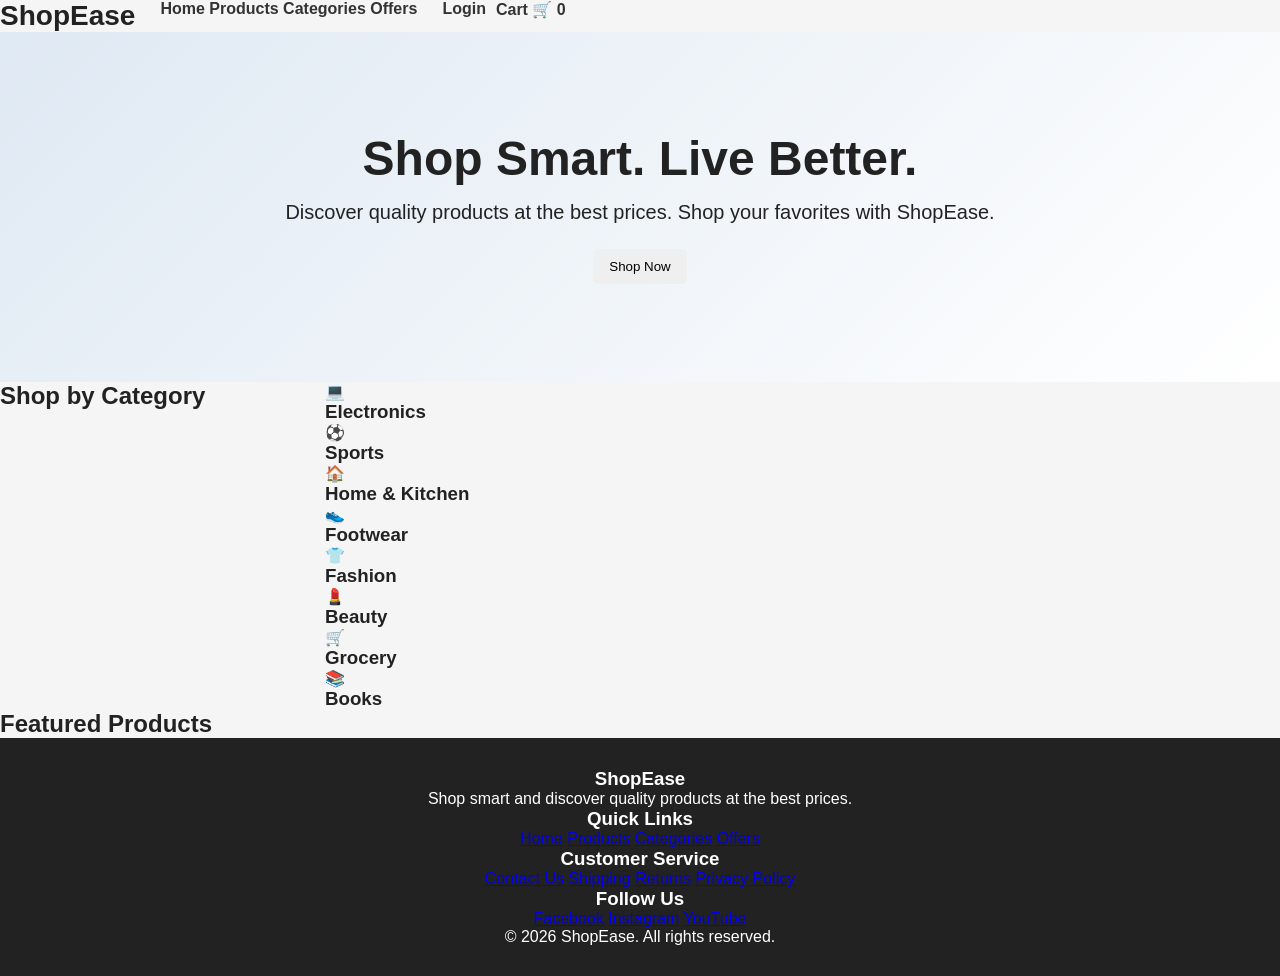
==== commit 72b4473c: "Update index.html" ====
--- a/Frontend/index.html
+++ b/Frontend/index.html
@@ -5,123 +5,175 @@
     <meta charset="UTF-8">
     <meta name="viewport" content="width=device-width, initial-scale=1.0">
 
-    <title>E-Commerce Store</title>
+    <title>ShopEase</title>
 
     <link rel="stylesheet" href="css/style.css">
+    <link rel="icon" href="data:,">
 </head>
 
 <body>
 
     <!-- Navbar -->
-    <header class="navbar">
+    <header>
+        <nav>
 
-        <div class="logo">
-            ShopEase
-        </div>
+            <!-- Logo -->
+            <div class="logo">
+                ShopEase
+            </div>
 
-        <nav>
-            <a href="#">Home</a>
-            <a href="product.html">Products</a>
-            <a href="#">Categories</a>
-            <a href="#">Offers</a>
+            <!-- Navigation Links -->
+            <div class="nav-links">
+                <a href="index.html">Home</a>
+                <a href="product.html">Products</a>
+                <a href="index.html#categories">Categories</a>
+                <a href="#">Offers</a>
+            </div>
+
+            <!-- User Actions -->
+            <div class="nav-actions">
+                <a href="login.html" id="loginLink">Login</a>
+              <a href="cart.html">
+                     Cart 🛒
+            <span id="cartCount">0</span></a>
+            </div>
+
         </nav>
+    </header>
+<!-- Hero Section -->
+<section class="hero">
 
-        <div class="nav-actions">
-            <input type="text" placeholder="Search products...">
-            <button>Login</button>
-        <button onclick="goToCart()">
+    <div class="hero-content">
 
-    🛒 Cart
-    (<span id="cartCount">0</span>)
+        <h1>Shop Smart. Live Better.</h1>
 
-        </button>
-        </div>
+        <p>
+            Discover quality products at the best prices.
+            Shop your favorites with ShopEase.
+        </p>
 
-    </header>
+       <button onclick="window.location.href='product.html'">
+    Shop Now </button>
 
+    </div>
 
-    <!-- Hero Section -->
-    <section class="hero">
+</section>
 
-        <div class="hero-content">
-
-            <h1>Shop Smart. Live Better.</h1>
-
-            <p>
-                Discover amazing products at the best prices.
-            </p>
-
-            <button class="shop-btn">
-                Shop Now
-            </button>
-
-        </div>
-
-    </section>
-
-
-    <!-- Categories -->
-   
-<section class="section">
+<!-- Categories Section -->
+<section class="categories" id="categories">
 
     <h2>Shop by Category</h2>
 
-    <div class="categories">
+    <div class="category-container">
 
-        <div class="category"
-             onclick="filterCategory('Electronics')">
-            💻
+        <div class="category-card">
+            <div class="category-icon">💻</div>
             <h3>Electronics</h3>
         </div>
 
-        <div class="category"
-             onclick="filterCategory('Fashion')">
-            👕
+        <div class="category-card">
+            <div class="category-icon">⚽</div>
+            <h3>Sports</h3>
+        </div>
+
+        <div class="category-card">
+            <div class="category-icon">🏠</div>
+            <h3>Home & Kitchen</h3>
+        </div>
+
+        <div class="category-card">
+            <div class="category-icon">👟</div>
+            <h3>Footwear</h3>
+        </div>
+
+        <div class="category-card">
+            <div class="category-icon">👕</div>
             <h3>Fashion</h3>
         </div>
 
-        <div class="category"
-             onclick="filterCategory('Furniture')">
-            🪑
-            <h3>Furniture</h3>
+        <div class="category-card">
+            <div class="category-icon">💄</div>
+            <h3>Beauty</h3>
         </div>
 
-        <div class="category"
-             onclick="filterCategory('Mobiles')">
-            📱
-            <h3>Mobiles</h3>
+        <div class="category-card">
+            <div class="category-icon">🛒</div>
+            <h3>Grocery</h3>
+        </div>
+
+        <div class="category-card">
+            <div class="category-icon">📚</div>
+            <h3>Books</h3>
         </div>
 
     </div>
 
 </section>
 
-    <!-- Products -->
-    <section class="section">
+<!-- Products Section -->
+<section class="products-section">
 
     <h2>Featured Products</h2>
 
     <div class="products" id="productContainer">
 
-        <!-- Products will be displayed using JavaScript -->
+        <!-- Products will be displayed here using JavaScript -->
+    </div>
 
-    </div>         
+</section>
 
-    </section>
+<!-- Footer -->
+<footer class="footer">
 
+    <div class="footer-container">
 
-    <!-- Footer -->
-    <footer>
+        <!-- About -->
+        <div class="footer-section">
+            <h3>ShopEase</h3>
+            <p>
+                Shop smart and discover quality products
+                at the best prices.
+            </p>
+        </div>
 
-        <h3>ShopEase</h3>
+        <!-- Quick Links -->
+        <div class="footer-section">
+            <h3>Quick Links</h3>
 
-        <p>© 2026 ShopEase. All Rights Reserved.</p>
+            <a href="index.html">Home</a>
+            <a href="product.html">Products</a>
+            <a href="index.html#categories">Categories</a>
+            <a href="#">Offers</a>
+        </div>
 
-    </footer>
+        <!-- Customer Service -->
+        <div class="footer-section">
+            <h3>Customer Service</h3>
 
+            <a href="#">Contact Us</a>
+            <a href="#">Shipping</a>
+            <a href="#">Returns</a>
+            <a href="#">Privacy Policy</a>
+        </div>
 
+        <!-- Follow Us -->
+        <div class="footer-section">
+            <h3>Follow Us</h3>
+
+            <a href="#">Facebook</a>
+            <a href="#">Instagram</a>
+            <a href="#">YouTube</a>
+        </div>
+
+    </div>
+
+    <div class="footer-bottom">
+        <p>© 2026 ShopEase. All rights reserved.</p>
+    </div>
+
+</footer>
     <script src="js/script.js"></script>
 
 </body>
 
-</html>+</html>
